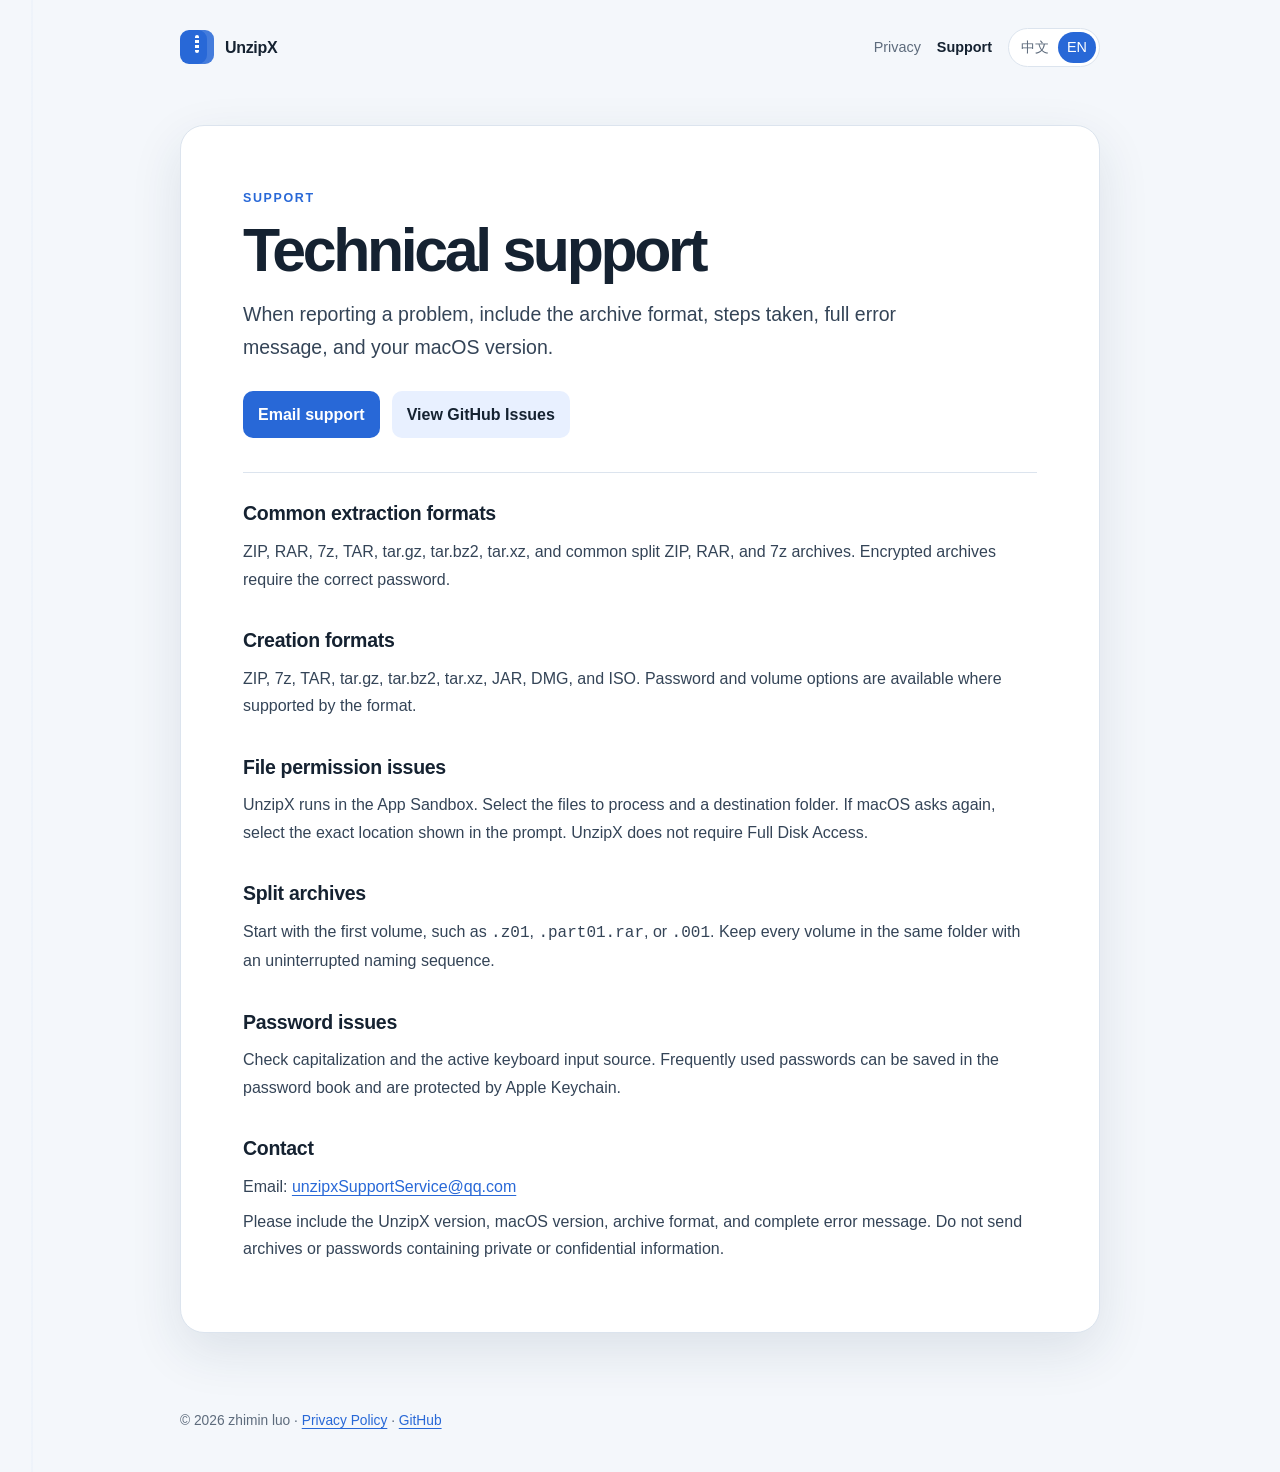
==== en/support.html @ 7ecff3db "Publish en/support.html" ====
<!doctype html>
<html lang="en">
<head>
  <meta charset="utf-8"><meta name="viewport" content="width=device-width, initial-scale=1">
  <meta name="description" content="UnzipX Support"><title>Support · UnzipX</title>
  <link rel="stylesheet" href="../assets/site.css">
</head>
<body><div class="shell">
  <nav class="topbar" aria-label="Main navigation"><a class="brand" href="../"><span class="archive-mark" aria-hidden="true"></span>UnzipX</a><div class="nav"><a href="privacy.html">Privacy</a><a aria-current="page" href="support.html">Support</a><span class="language"><a href="../zh-cn/support.html" lang="zh-Hans">中文</a><a aria-current="true" href="support.html">EN</a></span></div></nav>
  <main class="document">
    <header><div class="eyebrow">Support</div><h1>Technical support</h1><p class="lede">When reporting a problem, include the archive format, steps taken, full error message, and your macOS version.</p><div class="support-actions"><a class="button" href="mailto:unzipxSupportService@qq.com?subject=UnzipX%20Support">Email support</a><a class="button secondary" href="https://github.com/JimmyLoOo/unzipX/issues">View GitHub Issues</a></div></header>
    <section><h2>Common extraction formats</h2><p>ZIP, RAR, 7z, TAR, tar.gz, tar.bz2, tar.xz, and common split ZIP, RAR, and 7z archives. Encrypted archives require the correct password.</p></section>
    <section><h2>Creation formats</h2><p>ZIP, 7z, TAR, tar.gz, tar.bz2, tar.xz, JAR, DMG, and ISO. Password and volume options are available where supported by the format.</p></section>
    <section><h2>File permission issues</h2><p>UnzipX runs in the App Sandbox. Select the files to process and a destination folder. If macOS asks again, select the exact location shown in the prompt. UnzipX does not require Full Disk Access.</p></section>
    <section><h2>Split archives</h2><p>Start with the first volume, such as <code>.z01</code>, <code>.part01.rar</code>, or <code>.001</code>. Keep every volume in the same folder with an uninterrupted naming sequence.</p></section>
    <section><h2>Password issues</h2><p>Check capitalization and the active keyboard input source. Frequently used passwords can be saved in the password book and are protected by Apple Keychain.</p></section>
    <section><h2>Contact</h2><p>Email: <a href="mailto:unzipxSupportService@qq.com">unzipxSupportService@qq.com</a></p><p>Please include the UnzipX version, macOS version, archive format, and complete error message. Do not send archives or passwords containing private or confidential information.</p></section>
  </main>
  <footer>© 2026 zhimin luo · <a href="privacy.html">Privacy Policy</a> · <a href="https://github.com/JimmyLoOo/unzipX">GitHub</a></footer>
</div></body></html>
---- assets/site.css ----
:root {
  color-scheme: light dark;
  --ink: #152231;
  --muted: #5d6b7c;
  --paper: #f4f7fb;
  --surface: #ffffff;
  --line: #dce4ee;
  --blue: #2868d7;
  --blue-soft: #e8f0ff;
  --green: #168260;
  --shadow: 0 18px 52px rgba(31, 54, 84, 0.11);
}

* { box-sizing: border-box; }

html { scroll-behavior: smooth; }

body {
  margin: 0;
  color: var(--ink);
  background:
    linear-gradient(90deg, transparent 31px, rgba(40, 104, 215, 0.055) 32px, transparent 33px),
    var(--paper);
  font-family: -apple-system, BlinkMacSystemFont, "SF Pro Text", "PingFang SC", "Segoe UI", sans-serif;
  font-size: 16px;
  line-height: 1.72;
}

a { color: var(--blue); text-underline-offset: 0.2em; }
a:hover { text-decoration-thickness: 2px; }
a:focus-visible { outline: 3px solid rgba(40, 104, 215, 0.3); outline-offset: 4px; border-radius: 4px; }

.shell { width: min(920px, calc(100% - 40px)); margin: 0 auto; }

.topbar {
  display: flex;
  align-items: center;
  justify-content: space-between;
  gap: 20px;
  padding: 28px 0 18px;
}

.brand {
  display: inline-flex;
  align-items: center;
  gap: 11px;
  color: var(--ink);
  font-weight: 750;
  letter-spacing: -0.02em;
  text-decoration: none;
}

.archive-mark {
  width: 34px;
  height: 34px;
  border-radius: 9px;
  background: var(--blue);
  box-shadow: inset -7px 0 rgba(255,255,255,0.13);
  position: relative;
}

.archive-mark::after {
  content: "";
  position: absolute;
  width: 4px;
  height: 18px;
  left: 15px;
  top: 5px;
  border-radius: 3px;
  background: repeating-linear-gradient(to bottom, white 0 3px, transparent 3px 5px);
}

.nav { display: flex; align-items: center; gap: 16px; font-size: 0.9rem; }
.nav a { color: var(--muted); text-decoration: none; }
.nav a[aria-current="page"] { color: var(--ink); font-weight: 650; }

.language {
  display: inline-flex;
  border: 1px solid var(--line);
  border-radius: 999px;
  padding: 3px;
  background: var(--surface);
}

.language a { padding: 3px 9px; border-radius: 999px; }
.language a[aria-current="true"] { color: white; background: var(--blue); }

.hero { padding: 64px 0 36px; }
.eyebrow { color: var(--blue); font-size: 0.78rem; font-weight: 760; letter-spacing: 0.13em; text-transform: uppercase; }
h1 { max-width: 760px; margin: 10px 0 16px; font-size: clamp(2.35rem, 6vw, 4.7rem); line-height: 1.03; letter-spacing: -0.055em; }
.lede { max-width: 700px; margin: 0; color: var(--muted); font-size: clamp(1.05rem, 2vw, 1.22rem); }

.local-strip {
  margin-top: 34px;
  display: flex;
  align-items: center;
  gap: 10px;
  width: fit-content;
  max-width: 100%;
  padding: 9px 13px;
  border: 1px solid var(--line);
  border-radius: 10px;
  color: var(--muted);
  background: rgba(255,255,255,0.72);
  font: 0.82rem/1.4 ui-monospace, SFMono-Regular, Menlo, monospace;
}
.local-strip strong { color: var(--green); }

.grid { display: grid; grid-template-columns: repeat(2, minmax(0, 1fr)); gap: 18px; padding: 24px 0 76px; }
.card {
  display: block;
  min-height: 210px;
  padding: 28px;
  color: var(--ink);
  background: var(--surface);
  border: 1px solid var(--line);
  border-radius: 20px;
  box-shadow: var(--shadow);
  text-decoration: none;
  transition: transform 160ms ease, border-color 160ms ease;
}
.card:hover { transform: translateY(-3px); border-color: #9fbce9; }
.card small { color: var(--blue); font-weight: 750; letter-spacing: 0.08em; text-transform: uppercase; }
.card h2 { margin: 28px 0 6px; font-size: 1.5rem; letter-spacing: -0.025em; }
.card p { margin: 0; color: var(--muted); }

.document { margin: 40px auto 76px; padding: clamp(28px, 6vw, 62px); background: var(--surface); border: 1px solid var(--line); border-radius: 24px; box-shadow: var(--shadow); }
.document header { padding-bottom: 28px; border-bottom: 1px solid var(--line); }
.document h1 { font-size: clamp(2.2rem, 5vw, 3.8rem); }
.updated { color: var(--muted); font-size: 0.9rem; }
.document section { padding-top: 24px; }
.document h2 { margin: 0 0 7px; font-size: 1.22rem; letter-spacing: -0.015em; }
.document p, .document ul { margin: 7px 0; color: #344457; }
.document li + li { margin-top: 6px; }

.notice { margin: 24px 0; padding: 18px 20px; border-left: 4px solid var(--green); background: #edf8f4; color: #245446; border-radius: 0 12px 12px 0; }
.support-actions { display: flex; flex-wrap: wrap; gap: 12px; margin: 26px 0 6px; }
.button { display: inline-flex; align-items: center; padding: 10px 15px; border-radius: 10px; color: white; background: var(--blue); font-weight: 680; text-decoration: none; }
.button.secondary { color: var(--ink); background: var(--blue-soft); }

footer { padding: 0 0 42px; color: var(--muted); font-size: 0.86rem; }

@media (prefers-color-scheme: dark) {
  :root { --ink: #edf4fc; --muted: #a9b8ca; --paper: #101721; --surface: #18222e; --line: #2b3b4d; --blue: #78a9ff; --blue-soft: #20385a; --green: #65d0aa; --shadow: 0 18px 52px rgba(0,0,0,0.2); }
  .local-strip { background: rgba(24,34,46,0.78); }
  .document p, .document ul { color: #c3cfdd; }
  .notice { background: #18372f; color: #bce9d9; }
  .button { color: #0f1d2d; }
}

@media (max-width: 680px) {
  .shell { width: min(100% - 28px, 920px); }
  .topbar { align-items: flex-start; }
  .nav > a:not(.brand) { display: none; }
  .hero { padding-top: 40px; }
  .grid { grid-template-columns: 1fr; }
  .document { margin-top: 20px; border-radius: 18px; }
}

@media (prefers-reduced-motion: reduce) {
  html { scroll-behavior: auto; }
  .card { transition: none; }
}
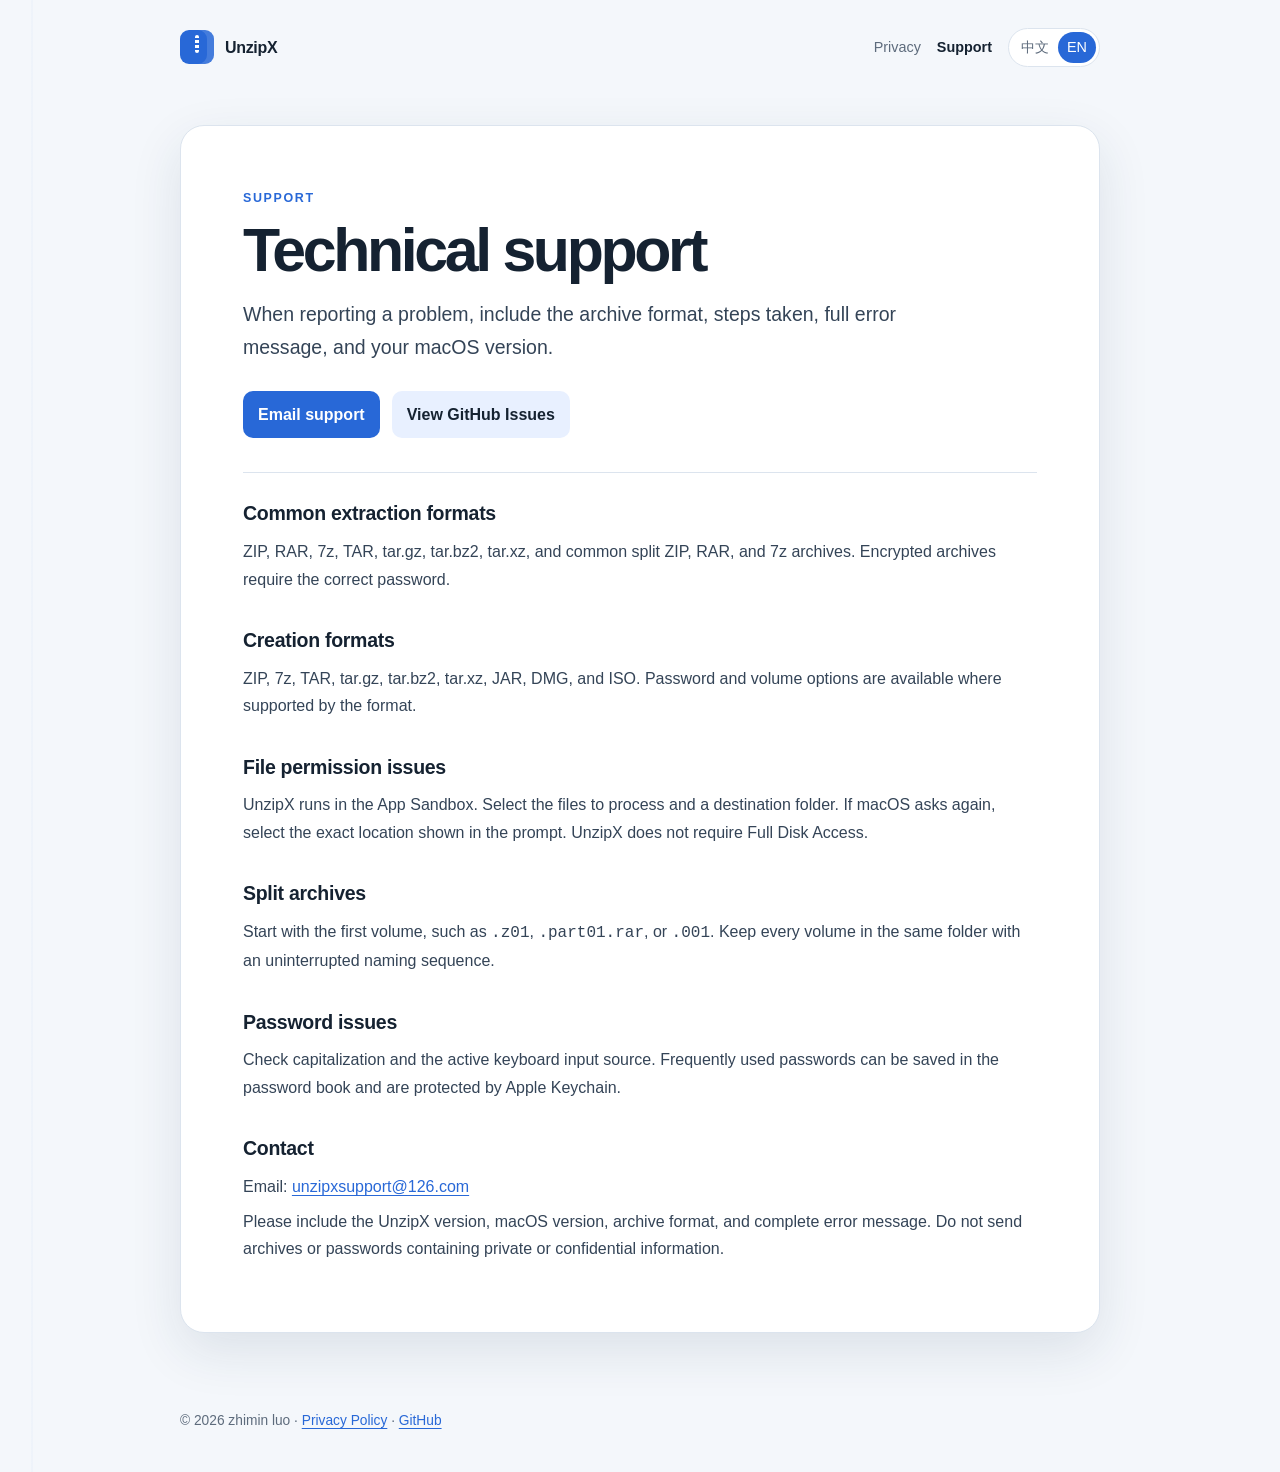
==== commit 265a9606: "Unify support email in en/support.html" ====
--- a/en/support.html
+++ b/en/support.html
@@ -8,13 +8,13 @@
 <body><div class="shell">
   <nav class="topbar" aria-label="Main navigation"><a class="brand" href="../"><span class="archive-mark" aria-hidden="true"></span>UnzipX</a><div class="nav"><a href="privacy.html">Privacy</a><a aria-current="page" href="support.html">Support</a><span class="language"><a href="../zh-cn/support.html" lang="zh-Hans">中文</a><a aria-current="true" href="support.html">EN</a></span></div></nav>
   <main class="document">
-    <header><div class="eyebrow">Support</div><h1>Technical support</h1><p class="lede">When reporting a problem, include the archive format, steps taken, full error message, and your macOS version.</p><div class="support-actions"><a class="button" href="mailto:unzipxSupportService@qq.com?subject=UnzipX%20Support">Email support</a><a class="button secondary" href="https://github.com/JimmyLoOo/unzipX/issues">View GitHub Issues</a></div></header>
+    <header><div class="eyebrow">Support</div><h1>Technical support</h1><p class="lede">When reporting a problem, include the archive format, steps taken, full error message, and your macOS version.</p><div class="support-actions"><a class="button" href="mailto:unzipxsupport@126.com?subject=UnzipX%20Support">Email support</a><a class="button secondary" href="https://github.com/JimmyLoOo/unzipX/issues">View GitHub Issues</a></div></header>
     <section><h2>Common extraction formats</h2><p>ZIP, RAR, 7z, TAR, tar.gz, tar.bz2, tar.xz, and common split ZIP, RAR, and 7z archives. Encrypted archives require the correct password.</p></section>
     <section><h2>Creation formats</h2><p>ZIP, 7z, TAR, tar.gz, tar.bz2, tar.xz, JAR, DMG, and ISO. Password and volume options are available where supported by the format.</p></section>
     <section><h2>File permission issues</h2><p>UnzipX runs in the App Sandbox. Select the files to process and a destination folder. If macOS asks again, select the exact location shown in the prompt. UnzipX does not require Full Disk Access.</p></section>
     <section><h2>Split archives</h2><p>Start with the first volume, such as <code>.z01</code>, <code>.part01.rar</code>, or <code>.001</code>. Keep every volume in the same folder with an uninterrupted naming sequence.</p></section>
     <section><h2>Password issues</h2><p>Check capitalization and the active keyboard input source. Frequently used passwords can be saved in the password book and are protected by Apple Keychain.</p></section>
-    <section><h2>Contact</h2><p>Email: <a href="mailto:unzipxSupportService@qq.com">unzipxSupportService@qq.com</a></p><p>Please include the UnzipX version, macOS version, archive format, and complete error message. Do not send archives or passwords containing private or confidential information.</p></section>
+    <section><h2>Contact</h2><p>Email: <a href="mailto:unzipxsupport@126.com">unzipxsupport@126.com</a></p><p>Please include the UnzipX version, macOS version, archive format, and complete error message. Do not send archives or passwords containing private or confidential information.</p></section>
   </main>
   <footer>© 2026 zhimin luo · <a href="privacy.html">Privacy Policy</a> · <a href="https://github.com/JimmyLoOo/unzipX">GitHub</a></footer>
 </div></body></html>
